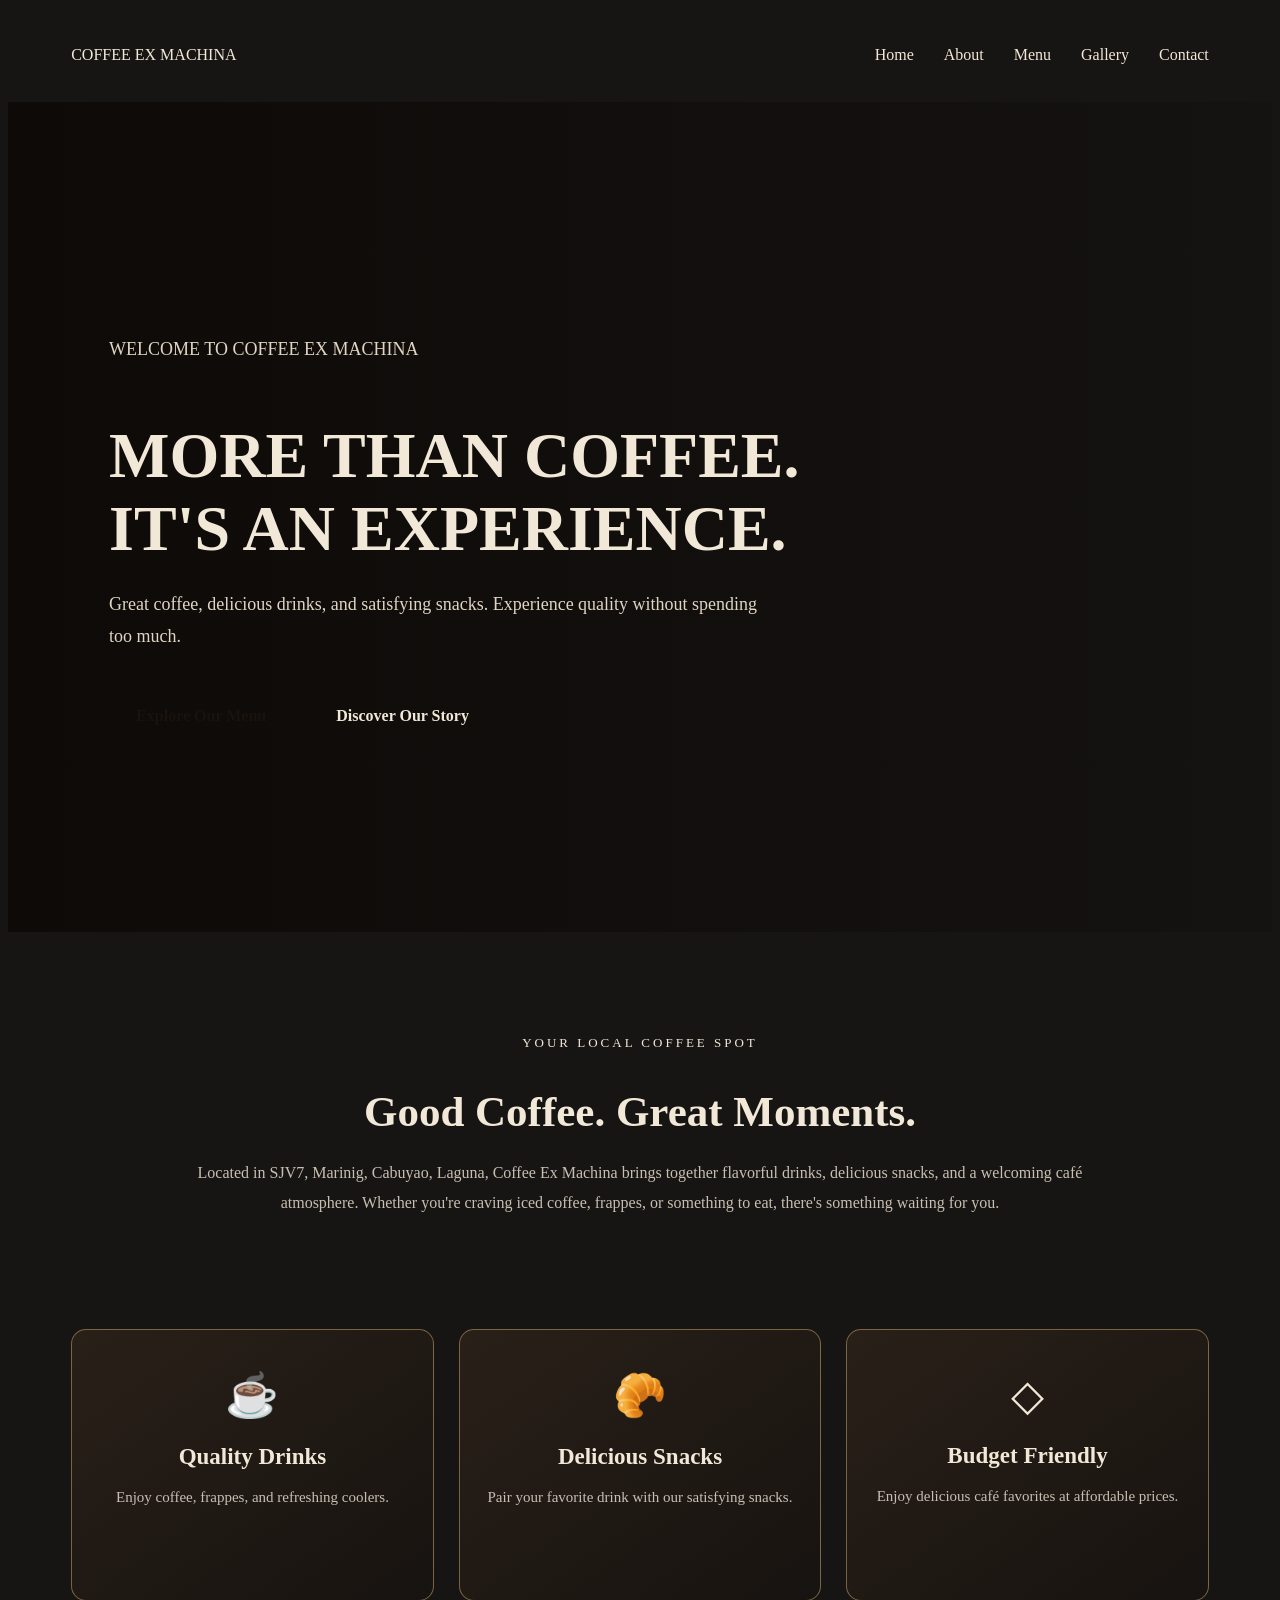
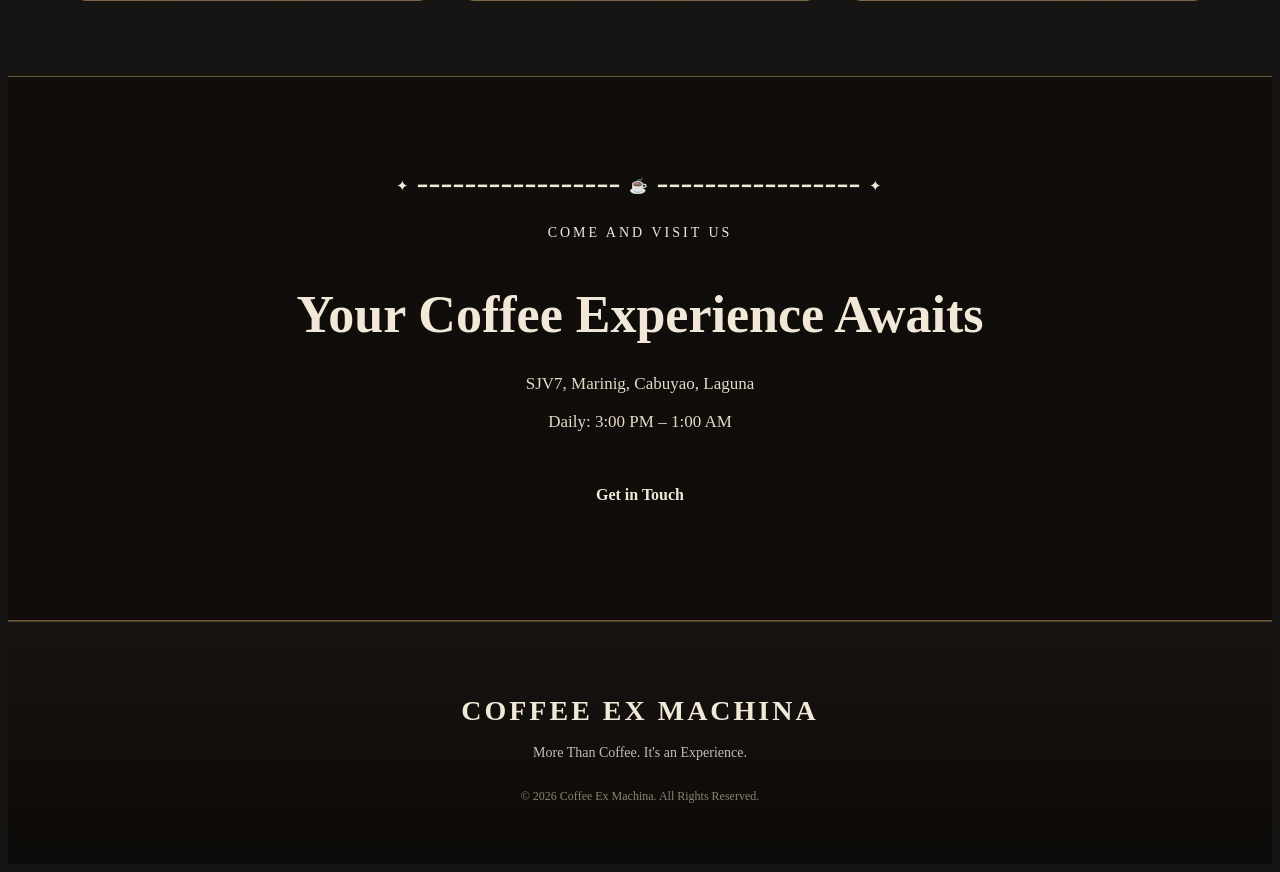
==== index.html @ e56840d1 "Initial commit - Coffee Ex Machina" ====
<!DOCTYPE html>
<html lang="en">
<head>
    <meta charset="UTF-8">
    <meta name="viewport" content="width=device-width, initial-scale=1.0">
    <meta name="description" content="Discover Coffee Ex Machina, a local coffee shop in Marinig, Cabuyao, Laguna.">
    <title>Coffee Ex Machina | More Than Coffee</title>

    <link rel="stylesheet" href="css/style.css"> 
</head>
<body>

    <!-- HEADER -->
    <header class="header">
        <nav class="navbar">
            <a href="index.html" class="logo">
                COFFEE <span>EX MACHINA</span>
            </a>

            <ul class="nav-links">
                <li><a href="index.html" class="active">Home</a></li>
                <li><a href="about.html">About</a></li>
                <li><a href="menu.html">Menu</a></li>
                <li><a href="gallery.html">Gallery</a></li>
                <li><a href="contact.html">Contact</a></li>
            </ul>
        </nav>
    </header>

    <!-- HERO SECTION -->
    <main>
        <section class="hero">
            <div class="hero-content">
                <p class="subtitle">WELCOME TO COFFEE EX MACHINA</p>

                <h1>
                    MORE THAN COFFEE.<br>
                    <span>IT'S AN EXPERIENCE.</span>
                </h1>

                <p class="hero-description">
                    Great coffee, delicious drinks, and satisfying snacks.
                    Experience quality without spending too much.
                </p>

                <div class="hero-buttons">
    <a href="menu.html" class="btn btn-primary">
        Explore Our Menu
    </a>

    <a href="about.html" class="btn btn-secondary">
        Discover Our Story
    </a>
</div>
            </div>
        </section>

        <!-- INTRODUCTION -->
        <section class="welcome">
            <p class="subtitle">YOUR LOCAL COFFEE SPOT</p>

            <h2>Good Coffee. Great Moments.</h2>

            <p>
                Located in SJV7, Marinig, Cabuyao, Laguna,
                Coffee Ex Machina brings together flavorful drinks,
                delicious snacks, and a welcoming café atmosphere.
                Whether you're craving iced coffee, frappes, or
                something to eat, there's something waiting for you.
            </p>
        </section>

        <!-- FEATURES -->
        <section class="features">
            <div class="feature-card">
                <h3>Quality Drinks</h3>
                <p>Enjoy coffee, frappes, and refreshing coolers.</p>
            </div>

            <div class="feature-card">
                <h3>Delicious Snacks</h3>
                <p>Pair your favorite drink with our satisfying snacks.</p>
            </div>

            <div class="feature-card">
                <h3>Budget Friendly</h3>
                <p>Enjoy delicious café favorites at affordable prices.</p>
            </div>
        </section>

        <!-- BUSINESS HOURS -->
        <section class="hours">
            <p class="subtitle">COME AND VISIT US</p>
            <h2>Your Coffee Experience Awaits</h2>
            <p>SJV7, Marinig, Cabuyao, Laguna</p>
            <p>Daily: 3:00 PM – 1:00 AM</p>
            <a href="contact.html" class="btn btn-primary">
                Get in Touch
            </a>
        </section>
    </main>

    <!-- FOOTER -->
    <footer class="footer">
        <h3>COFFEE EX MACHINA</h3>
        <p>More Than Coffee. It's an Experience.</p>
        <p>&copy; 2026 Coffee Ex Machina. All Rights Reserved.</p>
    </footer>

</body>
</html>
---- css/style.css ----
body {
    background-color: #171513;
    color: #F2E8D8;
}
.navbar {
    max-width: 1200px;
    margin: auto;
    padding: 22px 5%;
    display: flex;
    justify-content: space-between;
    align-items: center;
}

.nav-links {
    display: flex;
    gap: 30px;
    list-style: none;
}

.nav-links a {
    color: var(--cream);
    text-decoration: none;
}
.hero {
    min-height: 620px;
    display: flex;
    align-items: center;
    padding: 80px 8%;
    
background:
    linear-gradient(
        90deg,
        rgba(23, 21, 19, 0.78),
        rgba(23, 21, 19, 0.42)
    ),
    url("../images/cafe-exterior.jpg");

background-size: cover;
background-position: center;
}


/* HOMEPAGE FINAL POLISH */

/* Remove default link styling from logo */
.logo {
    color: var(--gold);
    text-decoration: none;
}

.logo:hover {
    color: var(--cream);
}

/* Hero buttons */
.hero-buttons a {
    display: inline-block;
    margin-right: 10px;
}

/* Improve hero spacing */
.hero-content {
    padding-top: 20px;
}

/* Welcome section */
.welcome {
    background-color: var(--dark);
    max-width: 100%;
    padding: 100px 12%;
}

/* Feature section */
.features {
    padding-top: 40px;
}

/* Improve section spacing */
.hours {
    border-top: 1px solid rgba(214, 183, 122, 0.2);
}


/* ==============================
   ABOUT PAGE
============================== */

.page-hero {
    text-align: center;
    padding: 90px 20px;
    background: linear-gradient(
        rgba(23, 21, 19, 0.85),
        rgba(23, 21, 19, 0.95)
    ),
    url("../images/cafe-exterior.jpg");

    background-size: cover;
    background-position: center;
}

.page-hero h1 {
    font-size: 48px;
    color: var(--gold);
    margin-bottom: 15px;
}

.page-hero p:last-child {
    color: var(--cream);
}

/* ABOUT CONTENT */

.about-section {
    display: grid;
    grid-template-columns: 1fr 1fr;
    align-items: center;
    gap: 50px;
    max-width: 1200px;
    margin: auto;
    padding: 90px 5%;
}

.about-image img {
    width: 100%;
    border-radius: 8px;
    border: 1px solid var(--gold);
}

.about-content h2 {
    font-size: 34px;
    color: var(--gold);
    margin-bottom: 20px;
}

.about-content p:not(.subtitle) {
    color: #C8BEB2;
    margin-bottom: 18px;
}

/* MISSION AND VISION */

.mission-section {
    display: grid;
    grid-template-columns: repeat(2, 1fr);
    gap: 25px;
    padding: 60px 8%;
    background-color: var(--coffee);
}

.mission-card {
    padding: 35px;
    border: 1px solid rgba(214, 183, 122, 0.3);
    border-radius: 8px;
}

.mission-card h2 {
    color: var(--gold);
    margin-bottom: 15px;
}

.mission-card p {
    color: var(--cream);
}

/* BUSINESS INFORMATION */

.business-info {
    text-align: center;
    padding: 80px 5%;
}

.business-info h2 {
    color: var(--gold);
    font-size: 32px;
    margin-bottom: 35px;
}

.info-details {
    display: grid;
    grid-template-columns: repeat(3, 1fr);
    gap: 25px;
}

.info-details div {
    padding: 25px;
    background-color: var(--coffee);
    border-radius: 8px;
}

.info-details h3 {
    color: var(--gold);
    margin-bottom: 10px;
}

.info-details p {
    color: var(--cream);
}

/* ABOUT RESPONSIVENESS */

@media screen and (max-width: 768px) {

    .about-section {
        grid-template-columns: 1fr;
        gap: 30px;
    }

    .mission-section {
        grid-template-columns: 1fr;
    }

    .info-details {
        grid-template-columns: 1fr;
    }

    .page-hero h1 {
        font-size: 36px;
    }
}


/* ==============================
   MENU PAGE
============================== */

.menu-intro {
    text-align: center;
    max-width: 750px;
    margin: auto;
    padding: 65px 20px 30px;
}

.menu-intro h2 {
    color: var(--gold);
    font-size: 32px;
    margin-bottom: 15px;
}

.menu-intro p {
    color: #C8BEB2;
}

/* MENU CATEGORY */

.menu-category {
    max-width: 1200px;
    margin: auto;
    padding: 55px 5%;
}

.category-heading {
    margin-bottom: 30px;
    border-left: 3px solid var(--gold);
    padding-left: 20px;
}

.category-heading h2 {
    font-size: 32px;
    color: var(--gold);
    margin-bottom: 8px;
}

.category-heading > p:last-child {
    color: #C8BEB2;
}

/* MENU GRID */

.menu-grid {
    display: grid;
    grid-template-columns: repeat(3, 1fr);
    gap: 22px;
}

.menu-card {
    background-color: var(--coffee);
    padding: 28px;
    border: 1px solid rgba(214, 183, 122, 0.2);
    border-radius: 8px;
    transition: 0.3s;
}

.menu-card:hover {
    transform: translateY(-5px);
    border-color: var(--gold);
    background-color: #382920;
}

.menu-card h3 {
    color: var(--cream);
    font-size: 19px;
    margin-bottom: 12px;
}

.menu-card p {
    color: #B9AA9A;
    font-size: 14px;
    min-height: 45px;
    margin-bottom: 18px;
}

.menu-card .price {
    color: var(--gold);
    font-weight: bold;
    font-size: 14px;
}

/* MENU CTA */

.menu-cta {
    text-align: center;
    padding: 85px 20px;
    background-color: var(--coffee);
    border-top: 1px solid rgba(214, 183, 122, 0.2);
}

.menu-cta h2 {
    color: var(--gold);
    font-size: 32px;
    margin-bottom: 15px;
}

.menu-cta p {
    color: var(--cream);
    margin-bottom: 25px;
}

/* MENU RESPONSIVE */

@media screen and (max-width: 768px) {

    .menu-grid {
        grid-template-columns: repeat(2, 1fr);
    }

    .menu-category {
        padding: 40px 5%;
    }
}

@media screen and (max-width: 480px) {

    .menu-grid {
        grid-template-columns: 1fr;
    }

    .category-heading h2 {
        font-size: 26px;
    }

    .menu-intro h2 {
        font-size: 26px;
    }
}


/* ==============================
   GALLERY PAGE
============================== */

.gallery-intro {
    text-align: center;
    padding: 70px 20px 45px;
}

.gallery-intro h2 {
    color: var(--gold);
    font-size: 32px;
    margin-bottom: 15px;
}

.gallery-intro p {
    color: #C8BEB2;
}

.gallery-grid {
    max-width: 1200px;
    margin: auto;
    padding: 20px 5% 90px;

    display: grid;
    grid-template-columns: repeat(2, 1fr);
    gap: 25px;
}

.gallery-card {
    overflow: hidden;
    background-color: var(--coffee);
    border: 1px solid rgba(214, 183, 122, 0.25);
    border-radius: 8px;
    transition: 0.3s;
}

.gallery-card:hover {
    transform: translateY(-5px);
    border-color: var(--gold);
}

.gallery-card img {
    width: 100%;
    height: 320px;
    object-fit: cover;
    display: block;
}

.gallery-caption {
    padding: 22px;
}

.gallery-caption h3 {
    color: var(--gold);
    margin-bottom: 8px;
}

.gallery-caption p {
    color: #C8BEB2;
    font-size: 14px;
}

@media screen and (max-width: 768px) {

    .gallery-grid {
        grid-template-columns: 1fr;
    }

    .gallery-card img {
        height: 260px;
    }
}

/* Clickable Gallery Images */
.gallery-card img {
    cursor: pointer;
    transition: transform 0.3s ease;
}

.gallery-card img:hover {
    transform: scale(1.03);
}

/* Image Preview */
.lightbox {
    display: none;
    position: fixed;
    z-index: 9999;
    top: 0;
    left: 0;
    width: 100%;
    height: 100%;
    background: rgba(0, 0, 0, 0.95);
    justify-content: center;
    align-items: center;
    padding: 30px;
}

.lightbox-content {
    max-width: 90%;
    max-height: 85vh;
    object-fit: contain;
    border: 2px solid var(--gold);
    border-radius: 10px;
}

.lightbox-close {
    position: absolute;
    top: 25px;
    right: 35px;
    background: var(--gold);
    color: var(--dark);
    border: none;
    border-radius: 50%;
    width: 45px;
    height: 45px;
    font-size: 30px;
    cursor: pointer;
    z-index: 10000;
    transition: 0.3s ease;
}

.lightbox-close:hover {
    background: var(--cream);
    transform: rotate(90deg);
}


/* ==============================
   CONTACT PAGE
============================== */

.contact-section {
    max-width: 1200px;
    margin: auto;
    padding: 90px 5%;

    display: grid;
    grid-template-columns: 1fr 1fr;
    align-items: center;
    gap: 50px;
}

.contact-info h2 {
    color: var(--gold);
    font-size: 34px;
    margin-bottom: 20px;
}

.contact-info > p:not(.subtitle) {
    color: #C8BEB2;
    margin-bottom: 30px;
}

.contact-item {
    margin-bottom: 22px;
    padding-left: 18px;
    border-left: 3px solid var(--gold);
}

.contact-item h3 {
    color: var(--gold);
    margin-bottom: 5px;
}

.contact-item p {
    color: var(--cream);
}

.contact-image img {
    width: 100%;
    border-radius: 8px;
    border: 1px solid var(--gold);
}

/* CONTACT FORM */

.contact-form-section {
    background-color: var(--coffee);
    padding: 80px 20px;
    text-align: center;
}

.contact-form-section h2 {
    color: var(--gold);
    font-size: 32px;
    margin-bottom: 35px;
}

.contact-form-section form {
    max-width: 650px;
    margin: auto;
    text-align: left;
}

.form-group {
    margin-bottom: 22px;
}

.form-group label {
    display: block;
    color: var(--cream);
    margin-bottom: 8px;
    font-weight: bold;
}

.form-group input,
.form-group textarea {
    width: 100%;
    padding: 14px;
    background-color: #171513;
    color: var(--cream);
    border: 1px solid rgba(214, 183, 122, 0.3);
    border-radius: 5px;
    font-family: inherit;
    font-size: 15px;
}

.form-group input:focus,
.form-group textarea:focus {
    outline: 1px solid var(--gold);
}

.form-group textarea {
    resize: vertical;
}

.contact-form-section button {
    background-color: var(--gold);
    color: #171513;
    border: 1px solid var(--gold);
    padding: 15px 32px;
    border-radius: 5px;
    cursor: pointer;
    font-family: inherit;
    font-size: 15px;
    font-weight: bold;
    transition: 0.3s;
}

.contact-form-section button:hover {
    background-color: transparent;
    color: var(--gold);
}

@media screen and (max-width: 768px) {

    .contact-section {
        grid-template-columns: 1fr;
    }
}


/* ==============================
   THANK YOU PAGE
============================== */

.thank-you-section {
    min-height: 75vh;
    display: flex;
    justify-content: center;
    align-items: center;
    padding: 60px 20px;
}

.thank-you-card {
    max-width: 650px;
    width: 100%;
    text-align: center;
    padding: 60px 35px;
    background-color: var(--coffee);
    border: 1px solid rgba(214, 183, 122, 0.3);
    border-radius: 10px;
}

.thank-you-icon {
    width: 75px;
    height: 75px;
    margin: 0 auto 25px;
    display: flex;
    justify-content: center;
    align-items: center;
    border: 2px solid var(--gold);
    border-radius: 50%;
    color: var(--gold);
    font-size: 40px;
}

.thank-you-card h1 {
    color: var(--gold);
    font-size: 48px;
    margin-bottom: 20px;
}

.thank-you-card p:not(.subtitle) {
    color: #C8BEB2;
    line-height: 1.8;
    margin-bottom: 18px;
}

.thank-you-card .btn {
    display: inline-block;
    margin-top: 20px;
}


/* ==========================================
   COFFEE EX MACHINA - PREMIUM HOME DESIGN
========================================== */

/* WELCOME SECTION */

.welcome {
    max-width: 950px;
    margin: auto;
    padding: 90px 25px 65px;
    text-align: center;
}

.welcome .subtitle {
    color: var(--gold);
    letter-spacing: 3px;
    font-size: 13px;
    margin-bottom: 18px;
}

.welcome h2 {
    color: var(--cream);
    font-size: clamp(30px, 4vw, 43px);
    margin-bottom: 22px;
}

.welcome > p:last-child {
    color: #C8BEB2;
    font-size: 16px;
    line-height: 1.9;
}

/* FEATURE SECTION */

.features {
    max-width: 1300px;
    margin: auto;
    padding: 30px 5% 75px;

    display: grid;
    grid-template-columns: repeat(3, 1fr);
    gap: 25px;
}

.feature-card {
    position: relative;
    text-align: center;
    padding: 40px 25px;
    min-height: 190px;

    background: linear-gradient(
        145deg,
        #292018,
        #171310
    );

    border: 1px solid rgba(198, 165, 106, 0.55);
    border-radius: 15px;

    transition: all 0.35s ease;
    overflow: hidden;
}

.feature-card:hover {
    transform: translateY(-9px);
    border-color: var(--gold);
    box-shadow: 0 12px 35px rgba(198, 165, 106, 0.15);
}

.feature-card::before {
    display: block;
    font-size: 43px;
    margin-bottom: 18px;
    color: var(--gold);
}

.feature-card:nth-child(1)::before {
    content: "☕";
}

.feature-card:nth-child(2)::before {
    content: "🥐";
}

.feature-card:nth-child(3)::before {
    content: "◇";
}

.feature-card h3 {
    color: var(--cream);
    font-size: 23px;
    margin-bottom: 13px;
}

.feature-card p {
    color: #C8BEB2;
    font-size: 15px;
    line-height: 1.7;
}

/* DECORATIVE DIVIDER */

.features::after {
    content: "✦";
    display: none;
}

/* BUSINESS HOURS / VISIT SECTION */

.hours {
    position: relative;
    text-align: center;
    padding: 100px 25px;

    background:
        linear-gradient(
            rgba(15, 12, 9, 0.88),
            rgba(15, 12, 9, 0.93)
        ),
        url("../images/cafe-exterior.jpg") center/cover no-repeat;

    border-top: 1px solid rgba(198, 165, 106, 0.5);
    border-bottom: 1px solid rgba(198, 165, 106, 0.5);
}

.hours::before {
    content: "✦  ━━━━━━━━━━━━━━━━━  ☕  ━━━━━━━━━━━━━━━━━  ✦";
    display: block;
    color: var(--gold);
    font-size: 15px;
    letter-spacing: 3px;
    margin-bottom: 30px;
}

.hours .subtitle {
    color: var(--gold);
    letter-spacing: 3px;
    font-size: 14px;
    margin-bottom: 15px;
}

.hours h2 {
    color: var(--cream);
    font-size: clamp(32px, 5vw, 52px);
    margin-bottom: 30px;
}

.hours p:not(.subtitle) {
    color: #E5D9C8;
    font-size: 17px;
    margin-bottom: 18px;
}

/* VISIT BUTTON */

.hours .btn {
    display: inline-block;
    margin-top: 20px;
    padding: 16px 38px;

    background: transparent;
    border: 2px solid var(--gold);
    border-radius: 7px;

    color: var(--cream);
    text-decoration: none;
    font-weight: bold;

    transition: all 0.3s ease;
}

.hours .btn:hover {
    background: var(--gold);
    color: #171310;
    transform: translateY(-4px);
}

/* FOOTER DESIGN */

.footer {
    background: linear-gradient(
        180deg,
        #171310,
        #0C0A08
    );

    padding: 45px 20px;
    text-align: center;

    border-top: 1px solid rgba(198, 165, 106, 0.35);
}

.footer h3 {
    color: var(--gold);
    font-size: 28px;
    letter-spacing: 3px;
    margin-bottom: 12px;
}

.footer p {
    color: #C8BEB2;
    font-size: 14px;
    margin-bottom: 12px;
    line-height: 1.7;
}

.footer p:last-child {
    margin-top: 22px;
    color: #8E8172;
    font-size: 12px;
}

/* RESPONSIVE DESIGN */

@media screen and (max-width: 768px) {

    .features {
        grid-template-columns: 1fr;
        padding: 25px 6% 55px;
    }

    .feature-card {
        padding: 35px 20px;
    }

    .welcome {
        padding: 65px 25px 45px;
    }

    .hours {
        padding: 75px 20px;
    }

    .hours::before {
        font-size: 10px;
        letter-spacing: 1px;
    }

    .footer h3 {
        font-size: 22px;
    }
}


/* =========================================
   ABOUT PAGE - PREMIUM COFFEEHOUSE DESIGN
========================================= */

/* ABOUT HERO / STORY BANNER */

.about-hero {
    min-height: 480px;
    display: flex;
    align-items: center;
    justify-content: center;
    text-align: center;
    position: relative;
    padding: 80px 20px;

    background:
        linear-gradient(
            rgba(12, 9, 7, 0.65),
            rgba(12, 9, 7, 0.88)
        ),
        url("../images/cafe-exterior.jpg") center/cover no-repeat;

    border-bottom: 1px solid rgba(198, 165, 106, 0.4);
}

.about-hero h1 {
    color: var(--cream);
    font-size: clamp(45px, 7vw, 76px);
    letter-spacing: 3px;
    margin: 20px 0;
}

.about-hero p {
    color: #D2C4B2;
    font-size: 17px;
    letter-spacing: 1px;
}

.about-hero .subtitle {
    color: var(--gold);
    letter-spacing: 4px;
    font-size: 14px;
}

/* STORY SECTION */

.about-story {
    max-width: 1300px;
    margin: auto;
    padding: 110px 5%;

    display: grid;
    grid-template-columns: 1fr 1fr;
    align-items: center;
    gap: 65px;
}

.about-story img {
    width: 100%;
    height: 540px;
    object-fit: cover;
    border-radius: 12px;

    border: 1px solid rgba(198, 165, 106, 0.5);

    box-shadow:
        0 20px 50px rgba(0, 0, 0, 0.5);
}

.about-story-content .subtitle {
    color: var(--gold);
    letter-spacing: 3px;
    font-size: 13px;
}

.about-story-content h2 {
    color: var(--cream);
    font-size: clamp(32px, 4vw, 48px);
    margin: 20px 0;
}

.about-story-content p {
    color: #C8BEB2;
    font-size: 16px;
    line-height: 1.9;
    margin-bottom: 20px;
}

/* VALUES SECTION */

.about-values {
    padding: 90px 5%;
    text-align: center;

    background:
        linear-gradient(
            135deg,
            #211911,
            #100D0A,
            #211911
        );

    border-top: 1px solid rgba(198, 165, 106, 0.3);
    border-bottom: 1px solid rgba(198, 165, 106, 0.3);
}

.about-values .subtitle {
    color: var(--gold);
    letter-spacing: 3px;
}

.about-values h2 {
    color: var(--cream);
    font-size: 42px;
    margin: 20px 0 45px;
}

.values-grid {
    max-width: 1200px;
    margin: auto;

    display: grid;
    grid-template-columns: repeat(3, 1fr);
    gap: 25px;
}

.value-card {
    padding: 40px 25px;
    background: rgba(255, 255, 255, 0.025);

    border: 1px solid rgba(198, 165, 106, 0.35);
    border-radius: 12px;

    transition: 0.35s ease;
}

.value-card:hover {
    transform: translateY(-8px);
    background: rgba(198, 165, 106, 0.08);
    border-color: var(--gold);

    box-shadow: 0 15px 35px rgba(0, 0, 0, 0.3);
}

.value-card h3 {
    color: var(--gold);
    font-size: 22px;
    margin-bottom: 15px;
}

.value-card p {
    color: #C8BEB2;
    line-height: 1.8;
}

/* ABOUT FINAL CTA */

.about-cta {
    text-align: center;
    padding: 100px 20px;
}

.about-cta h2 {
    color: var(--cream);
    font-size: clamp(30px, 4vw, 45px);
    margin-bottom: 20px;
}

.about-cta p {
    color: #C8BEB2;
    margin-bottom: 30px;
}

/* RESPONSIVE */

@media (max-width: 768px) {

    .about-story {
        grid-template-columns: 1fr;
        padding: 65px 6%;
        gap: 35px;
    }

    .about-story img {
        height: 350px;
    }

    .values-grid {
        grid-template-columns: 1fr;
    }

    .about-values {
        padding: 65px 6%;
    }

    .about-values h2 {
        font-size: 32px;
    }

    .about-hero {
        min-height: 380px;
    }
}


/* ==========================================
   ABOUT PAGE - COFFEE EX MACHINA
   Premium Dark Coffeehouse Theme
========================================== */

/* ABOUT PAGE HERO */

.page-hero {
    min-height: 430px;
    padding: 80px 20px;
    display: flex;
    flex-direction: column;
    justify-content: center;
    align-items: center;
    text-align: center;
    position: relative;
    overflow: hidden;

    background:
        linear-gradient(
            rgba(13, 10, 8, 0.68),
            rgba(13, 10, 8, 0.88)
        ),
        url("../images/cafe-exterior.jpg") center 55% / cover no-repeat;

    border-bottom: 1px solid rgba(198, 165, 106, 0.3);
}

.page-hero::before {
    content: "";
    position: absolute;
    inset: 20px;
    border: 1px solid rgba(198, 165, 106, 0.16);
    pointer-events: none;
}

.page-hero .subtitle {
    color: var(--gold);
    letter-spacing: 5px;
    font-size: 13px;
    position: relative;
}

.page-hero h1 {
    color: var(--cream);
    font-size: clamp(48px, 7vw, 82px);
    letter-spacing: 5px;
    margin: 20px 0;
    position: relative;
}

.page-hero > p:last-child {
    color: #D2C4B2;
    font-size: 17px;
    letter-spacing: 1px;
    position: relative;
}


/* ABOUT STORY SECTION */

.about-section {
    max-width: 1350px;
    margin: auto;
    padding: 110px 6%;

    display: grid;
    grid-template-columns: 1fr 1fr;
    align-items: center;
    gap: 75px;

    position: relative;
}

.about-image {
    position: relative;
}

.about-image::before {
    content: "";
    position: absolute;
    top: -15px;
    left: -15px;
    width: 100%;
    height: 100%;
    border: 1px solid var(--gold);
    border-radius: 10px;
    opacity: 0.5;
}

.about-image img {
    width: 100%;
    height: 520px;
    object-fit: cover;
    display: block;

    position: relative;
    z-index: 1;

    border-radius: 10px;

    box-shadow: 0 25px 60px rgba(0, 0, 0, 0.5);

    transition: transform 0.4s ease;
}

.about-image:hover img {
    transform: scale(1.015);
}

.about-content {
    padding: 20px 0;
}

.about-content .subtitle {
    color: var(--gold);
    letter-spacing: 4px;
    font-size: 13px;
}

.about-content h2 {
    color: var(--cream);
    font-size: clamp(32px, 4vw, 48px);
    line-height: 1.2;
    margin: 22px 0;
}

.about-content p:not(.subtitle) {
    color: #C8BEB2;
    font-size: 15px;
    line-height: 1.9;
    margin-bottom: 22px;
}


/* MISSION AND VISION */

.mission-section {
    padding: 100px 7%;

    display: grid;
    grid-template-columns: repeat(2, 1fr);
    gap: 30px;

    background:
        linear-gradient(
            135deg,
            #241A12,
            #120E0B,
            #21170F
        );

    border-top: 1px solid rgba(198, 165, 106, 0.25);
    border-bottom: 1px solid rgba(198, 165, 106, 0.25);
}

.mission-card {
    padding: 55px 40px;

    background: rgba(255, 255, 255, 0.025);

    border: 1px solid rgba(198, 165, 106, 0.3);
    border-radius: 12px;

    position: relative;
    overflow: hidden;

    transition: all 0.35s ease;
}

.mission-card::before {
    content: "";
    position: absolute;
    top: 0;
    left: 0;
    width: 4px;
    height: 100%;
    background: var(--gold);
}

.mission-card:hover {
    transform: translateY(-8px);
    border-color: var(--gold);
    background: rgba(198, 165, 106, 0.07);

    box-shadow: 0 20px 40px rgba(0, 0, 0, 0.3);
}

.mission-card h2 {
    color: var(--gold);
    font-size: 30px;
    margin-bottom: 22px;
}

.mission-card p {
    color: #C8BEB2;
    line-height: 1.9;
    font-size: 15px;
}


/* BUSINESS INFORMATION */

.business-info {
    padding: 110px 6%;
    text-align: center;

    background:
        radial-gradient(
            ellipse at center,
            #241A12 0%,
            #14100D 65%,
            #100D0B 100%
        );
}

.business-info .subtitle {
    color: var(--gold);
    letter-spacing: 4px;
    font-size: 13px;
}

.business-info > h2 {
    color: var(--cream);
    font-size: clamp(32px, 4vw, 46px);
    margin: 20px 0 55px;
}

.info-details {
    max-width: 1200px;
    margin: auto;

    display: grid;
    grid-template-columns: repeat(3, 1fr);
    gap: 22px;
}

.info-details > div {
    padding: 40px 25px;

    background: rgba(255, 255, 255, 0.025);

    border: 1px solid rgba(198, 165, 106, 0.3);
    border-radius: 10px;

    transition: 0.3s ease;
}

.info-details > div:hover {
    transform: translateY(-7px);
    border-color: var(--gold);
    background: rgba(198, 165, 106, 0.07);
}

.info-details h3 {
    color: var(--gold);
    font-size: 20px;
    margin-bottom: 15px;
}

.info-details p {
    color: #C8BEB2;
    line-height: 1.8;
    font-size: 15px;
}


/* ABOUT PAGE RESPONSIVENESS */

@media (max-width: 900px) {

    .about-section {
        gap: 40px;
        padding: 80px 5%;
    }

    .about-image img {
        height: 430px;
    }

}

@media (max-width: 768px) {

    .page-hero {
        min-height: 350px;
        padding: 60px 20px;
    }

    .about-section {
        grid-template-columns: 1fr;
        padding: 75px 7%;
        gap: 35px;
    }

    .about-image img {
        height: 380px;
    }

    .mission-section {
        grid-template-columns: 1fr;
        padding: 70px 7%;
    }

    .mission-card {
        padding: 40px 30px;
    }

    .business-info {
        padding: 75px 7%;
    }

    .info-details {
        grid-template-columns: 1fr;
    }

}


/* Menu Product Photo Cards */
.menu-card {
    overflow: hidden;
    text-align: center;
    background: #241b16;
    border: 1px solid rgba(214, 183, 122, 0.3);
    border-radius: 14px;
    padding: 15px;
    transition: 0.3s ease;
}

.menu-card:hover {
    transform: translateY(-6px);
    border-color: var(--gold);
}

.menu-card img {
    width: 100%;
    height: 220px;
    object-fit: cover;
    border-radius: 10px;
    margin-bottom: 15px;
}   

.menu-card h3 {
    color: var(--cream);
    margin-bottom: 8px;
}

.menu-card p {
    color: #c5b8a5;
    font-size: 14px;
}

.menu-card .price {
    display: inline-block;
    color: var(--gold);
    font-weight: bold;
    font-size: 18px;
    margin-top: 10px;
}

/* HOMEPAGE HERO IMPROVEMENT */

.hero {
    min-height: 650px;
    display: flex;
    align-items: center;
    justify-content: flex-start;
    padding: 90px 8%;

    background-image:
        linear-gradient(
            90deg,
            rgba(12, 9, 7, 0.90),
            rgba(12, 9, 7, 0.55),
            rgba(12, 9, 7, 0.20)
        ),
        url("../images/cafe-exterior.jpg");

    background-size: cover;
    background-position: center 75%;
    background-repeat: no-repeat;
}

.hero h1 {
    font-size: clamp(38px, 5vw, 65px);
    line-height: 1.15;
    max-width: 750px;
    color: var(--cream);
    margin-bottom: 22px;
}

.hero p {
    font-size: 18px;
    line-height: 1.8;
    max-width: 650px;
    color: #e0d4c3;
}

/* HERO BUTTONS */

.hero a {
    display: inline-block;
    margin-top: 22px;
    margin-right: 12px;
    padding: 14px 27px;
    border-radius: 6px;
    text-decoration: none;
    font-weight: bold;
    transition: 0.3s ease;
}

.hero a:first-of-type {
    background: var(--gold);
    color: #1a120d;
}

.hero a:first-of-type:hover {
    background: var(--cream);
    transform: translateY(-4px);
}

.hero a:nth-of-type(2) {
    border: 1px solid var(--gold);
    color: var(--cream);
}

.hero a:nth-of-type(2):hover {
    background: var(--gold);
    color: #1a120d;
    transform: translateY(-4px);
}

/* ADD TO CART BUTTON */

.add-to-cart-btn {
    display: block;
    width: 100%;
    margin-top: 15px;
    padding: 12px;
    background: var(--gold);
    color: #1a120d;
    border: none;
    border-radius: 6px;
    font-weight: bold;
    cursor: pointer;
    transition: 0.3s ease;
}

.add-to-cart-btn:hover {
    background: var(--cream);
    transform: translateY(-3px);
}

.add-to-cart-btn:disabled {
    background: #555;
    color: #ccc;
    cursor: not-allowed;
    transform: none;
}

/* ADD TO CART BUTTON */
.menu-card .add-to-cart-btn {
    display: block;
    width: 100%;
    margin-top: 18px;
    padding: 13px 15px;

    background-color: #d6b77a !important;
    color: #1a120d !important;

    border: 1px solid #f0d49b;
    border-radius: 8px;

    font-size: 15px;
    font-weight: bold;
    cursor: pointer;

    transition: all 0.3s ease;
}

.menu-card .add-to-cart-btn:hover {
    background-color: #f2dfb8 !important;
    color: #1a120d !important;
    transform: translateY(-3px);
}

.menu-card .add-to-cart-btn:disabled {
    background: #555 !important;
    color: #ddd !important;
    cursor: not-allowed;
}

/* FLOATING CART BUTTON */
#cartButton.cart-button {
    position: fixed;
    right: 25px;
    bottom: 25px;
    z-index: 9999;

    padding: 15px 24px;

    background: #d6b77a !important;
    color: #1a120d !important;

    border: 2px solid #f0d49b;
    border-radius: 30px;

    font-size: 16px;
    font-weight: bold;
    cursor: pointer;

    box-shadow: 0 5px 20px rgba(0, 0, 0, 0.5);
}

#cartButton.cart-button span {
    background: #1a120d !important;
    color: #f5e9d5 !important;
    padding: 4px 9px;
    border-radius: 50%;
}

/* SHOPPING CART OVERLAY */

[hidden] {
    display: none !important;
}

.cart-overlay {
    position: fixed;
    inset: 0;
    background: rgba(0, 0, 0, 0.75);
    z-index: 10000;
}

/* CART PANEL */

.cart-panel {
    position: fixed;
    top: 0;
    right: 0;
    width: min(430px, 100%);
    height: 100vh;
    height: 100dvh;
    z-index: 10001;

    display: flex;
    flex-direction: column;

    padding: 24px;
    background: #241b16;
    color: var(--cream);

    border-left: 1px solid var(--gold);
    box-shadow: -10px 0 30px rgba(0, 0, 0, 0.5);

    transform: translateX(105%);
    transition: transform 0.35s ease;
}

.cart-panel.is-open {
    transform: translateX(0);
}

/* CART HEADER */

.cart-header {
    display: flex;
    align-items: center;
    justify-content: space-between;
    padding-bottom: 20px;
    border-bottom: 1px solid rgba(214, 183, 122, 0.3);
}

.cart-header h2 {
    color: var(--cream);
    font-size: 23px;
}

.close-cart {
    background: transparent;
    color: var(--gold);
    border: none;
    font-size: 32px;
    cursor: pointer;
}

/* CART ITEMS */

.cart-items {
    flex: 1;
    overflow-y: auto;
    padding: 15px 0;
}

.cart-empty {
    text-align: center;
    color: #b9a993;
    margin-top: 40px;
}

.cart-item {
    display: flex;
    flex-direction: column;
    gap: 12px;
    padding: 16px 0;
    border-bottom: 1px solid rgba(214, 183, 122, 0.2);
}

.cart-item-info h3 {
    color: var(--cream);
    font-size: 17px;
    margin-bottom: 5px;
}

.cart-item-info p {
    color: #b9a993;
    font-size: 13px;
}

.cart-item-info strong {
    display: block;
    color: var(--gold);
    margin-top: 5px;
}

/* QUANTITY CONTROLS */

.quantity-controls {
    display: flex;
    align-items: center;
    gap: 15px;
}

.quantity-controls button {
    width: 32px;
    height: 32px;
    background: var(--gold);
    color: #1a120d;
    border: none;
    border-radius: 5px;
    font-size: 19px;
    cursor: pointer;
}

.quantity-controls span {
    color: var(--cream);
    font-weight: bold;
}

.remove-item {
    width: fit-content;
    background: transparent;
    color: #d98c80;
    border: none;
    cursor: pointer;
    font-size: 13px;
}

/* CART FOOTER */

.cart-footer {
    border-top: 1px solid rgba(214, 183, 122, 0.3);
    padding-top: 20px;
}

.cart-total-row {
    display: flex;
    justify-content: space-between;
    font-size: 18px;
    margin-bottom: 10px;
}

.cart-total-row strong {
    color: var(--gold);
}

.cart-footer p {
    color: #b9a993;
    font-size: 12px;
    margin-bottom: 15px;
}

.checkout-btn {
    width: 100%;
    padding: 15px;
    background: var(--gold);
    color: #1a120d;
    border: none;
    border-radius: 7px;
    font-weight: bold;
    cursor: pointer;
}

.checkout-btn:disabled {
    background: #555;
    color: #ccc;
    cursor: not-allowed;
}
/* SHOPPING CART LAYOUT FIX */

.cart-panel {
    box-sizing: border-box;
    overflow: hidden;
}

.cart-items {
    flex: 1;
    min-height: 0;
    overflow-y: auto;
}

.cart-footer {
    flex-shrink: 0;
}

/* =================================
   PREMIUM SHOPPING CART DESIGN
================================= */

.cart-panel {
    position: fixed;
    top: 0;
    right: 0;
    width: 440px;
    max-width: 100%;
    height: 100vh;
    height: 100dvh;
    box-sizing: border-box;

    display: flex;
    flex-direction: column;

    padding: 24px;
    background: #241b16;
    color: var(--cream);

    border-left: 1px solid var(--gold);
    box-shadow: -10px 0 35px rgba(0, 0, 0, 0.5);

    overflow: hidden;
    transform: translateX(105%);
    transition: transform 0.35s ease;
}

.cart-panel.is-open {
    transform: translateX(0);
}

/* OVERLAY */

.cart-overlay {
    position: fixed;
    inset: 0;
    z-index: 10000;
    background: rgba(0, 0, 0, 0.65);
}

/* HEADER */

.cart-header {
    display: flex;
    align-items: center;
    justify-content: space-between;
    padding-bottom: 20px;
    border-bottom: 1px solid rgba(214, 183, 122, 0.3);
}

.cart-header h2 {
    color: var(--cream);
    font-size: 23px;
}

.close-cart {
    background: transparent;
    color: var(--gold);
    border: none;
    font-size: 32px;
    cursor: pointer;
}

/* CART ITEMS AREA */

.cart-items {
    flex: 1;
    min-height: 0;
    overflow-y: auto;
    padding: 5px 0;
}

.cart-empty {
    text-align: center;
    color: #b9a993;
    margin-top: 40px;
}

/* PRODUCT ROW */

.cart-item {
    display: grid;
    grid-template-columns: 80px minmax(0, 1fr) 25px;
    gap: 14px;
    align-items: center;

    padding: 18px 0;
    border-bottom: 1px solid rgba(214, 183, 122, 0.25);
}

.cart-item-image {
    width: 80px;
    height: 90px;
    object-fit: cover;
    border-radius: 9px;
}

.cart-item-details {
    min-width: 0;
}

.cart-item-details h3 {
    color: var(--cream);
    font-size: 16px;
    margin-bottom: 6px;
}

.cart-item-details p {
    color: #c5b8a5;
    font-size: 13px;
    margin-bottom: 12px;
}

/* QUANTITY AND TOTAL */

.cart-item-bottom {
    display: flex;
    align-items: center;
    justify-content: space-between;
    gap: 8px;
}

.quantity-controls {
    display: flex;
    align-items: center;
    gap: 10px;
}

.quantity-controls button {
    width: 30px;
    height: 30px;
    background: transparent;
    color: var(--gold);
    border: 1px solid var(--gold);
    border-radius: 6px;
    font-size: 19px;
    cursor: pointer;
}

.quantity-controls span {
    color: var(--cream);
    font-weight: bold;
}

.cart-line-total {
    color: var(--cream);
    font-size: 14px;
    white-space: nowrap;
}

/* REMOVE BUTTON */

.remove-item {
    background: transparent;
    border: none;
    color: #e29585;
    font-size: 23px;
    cursor: pointer;
}

.remove-item:hover {
    color: #ffb4a4;
}

/* FIXED CART FOOTER */

.cart-footer {
    flex-shrink: 0;
    padding-top: 18px;
    padding-bottom: max(12px, env(safe-area-inset-bottom));

    border-top: 1px solid rgba(214, 183, 122, 0.4);
    background: #241b16;
}

.cart-total-row {
    display: flex;
    justify-content: space-between;
    align-items: center;
    font-size: 19px;
    margin-bottom: 12px;
}

.cart-total-row strong {
    color: var(--gold);
    font-size: 22px;
}

.cart-footer p {
    color: #c5b8a5;
    font-size: 12px;
    margin-bottom: 16px;
}

.checkout-btn {
    width: 100%;
    padding: 16px;
    background: var(--gold);
    color: #1a120d;
    border: none;
    border-radius: 8px;
    font-size: 16px;
    font-weight: bold;
    cursor: pointer;
    transition: 0.3s ease;
}

.checkout-btn:hover:not(:disabled) {
    background: var(--cream);
    transform: translateY(-2px);
}

.checkout-btn:disabled {
    background: #555;
    color: #ccc;
    cursor: not-allowed;
}

/* MOBILE CART */

@media (max-width: 480px) {
    .cart-panel {
        width: 100%;
        padding: 18px;
    }

    .cart-item {
        grid-template-columns: 65px minmax(0, 1fr) 20px;
        gap: 10px;
    }

    .cart-item-image {
        width: 65px;
        height: 75px;
    }
}

/* CHECKOUT OVERLAY */

.checkout-overlay {
    position: fixed;
    inset: 0;
    z-index: 10002;

    display: flex;
    align-items: center;
    justify-content: center;

    padding: 20px;
    background: rgba(0, 0, 0, 0.85);
    overflow-y: auto;
}

.checkout-container {
    position: relative;
    width: 100%;
    max-width: 650px;
    max-height: calc(100vh - 40px);
    overflow-y: auto;

    padding: 30px;
    background: #241b16;
    color: var(--cream);

    border: 1px solid var(--gold);
    border-radius: 14px;
}

.checkout-header {
    display: flex;
    justify-content: space-between;
    align-items: center;
    margin-bottom: 25px;
    padding-bottom: 18px;
    border-bottom: 1px solid rgba(214,183,122,.3);
}

.checkout-header h2 {
    color: var(--cream);
}

.close-checkout {
    background: transparent;
    border: none;
    color: var(--gold);
    font-size: 32px;
    cursor: pointer;
}

.checkout-section {
    margin-bottom: 25px;
}

.checkout-section h3 {
    color: var(--gold);
    margin-bottom: 15px;
}

.checkout-section label:not(.payment-option) {
    display: block;
    margin: 12px 0 7px;
    color: var(--cream);
}

.checkout-section input:not([type="radio"]),
.checkout-section textarea {
    width: 100%;
    padding: 12px;
    background: #1a120d;
    color: var(--cream);
    border: 1px solid rgba(214,183,122,.4);
    border-radius: 6px;
    box-sizing: border-box;
}

.checkout-section textarea {
    resize: vertical;
}

.payment-option {
    display: flex;
    align-items: center;
    gap: 10px;
    margin: 12px 0;
    color: var(--cream);
}

.checkout-item-row,
.checkout-summary-row {
    display: flex;
    justify-content: space-between;
    gap: 15px;
    margin: 12px 0;
}

.checkout-item-row strong,
.checkout-summary-row strong {
    color: var(--gold);
}

.delivery-note {
    color: #c5b8a5;
    font-size: 13px;
    margin-top: 12px;
}

.place-order-btn {
    width: 100%;
    padding: 16px;
    background: var(--gold);
    color: #1a120d;
    border: none;
    border-radius: 7px;
    font-size: 16px;
    font-weight: bold;
    cursor: pointer;
}

.place-order-btn:hover {
    background: var(--cream);
}

@media (max-width: 480px) {
    .checkout-container {
        padding: 20px;
    }
}

/* VISIBLE CHECKOUT BUTTON */

#checkoutButton.checkout-btn {
    display: block;
    width: 100%;
    padding: 17px;

    background: linear-gradient(135deg, #f4d28b, #d6a94f) !important;
    color: #1a120d !important;

    border: 2px solid #ffe3a6 !important;
    border-radius: 9px;

    font-size: 17px;
    font-weight: 800;
    letter-spacing: 0.3px;

    box-shadow: 0 4px 15px rgba(214, 169, 79, 0.25);
    cursor: pointer;
    transition: all 0.3s ease;
}

#checkoutButton.checkout-btn:hover:not(:disabled) {
    background: #fff0c8 !important;
    color: #1a120d !important;
    transform: translateY(-3px);
    box-shadow: 0 7px 20px rgba(214, 169, 79, 0.4);
}

#checkoutButton.checkout-btn:disabled {
    background: #71634c !important;
    color: #f5e9d5 !important;
    border-color: #a38a60 !important;
    cursor: not-allowed;
    opacity: 0.85;
}

/* PREMIUM PLACE ORDER BUTTON */

#checkoutForm .place-order-btn {
    display: block;
    width: 100%;
    padding: 17px;

    background: linear-gradient(135deg, #f4d28b, #d6a94f) !important;
    color: #1a120d !important;

    border: 2px solid #ffe3a6 !important;
    border-radius: 9px;

    font-size: 18px;
    font-weight: 800;
    letter-spacing: 0.5px;

    box-shadow: 0 4px 15px rgba(214, 169, 79, 0.3);
    cursor: pointer;
    transition: all 0.3s ease;
}

#checkoutForm .place-order-btn:hover {
    background: #fff0c8 !important;
    color: #1a120d !important;
    transform: translateY(-3px);
    box-shadow: 0 7px 20px rgba(214, 169, 79, 0.4);
}

#checkoutForm .place-order-btn:active {
    transform: scale(0.98);
}

/* =================================
   ORDER CONFIRMATION PAGE
================================= */

.confirmation-page {
    min-height: 100vh;
    padding: 60px 20px;
    display: flex;
    justify-content: center;
    align-items: flex-start;
    background: #17110e;
}

.confirmation-card {
    width: 100%;
    max-width: 650px;
    padding: 35px;
    background: #241b16;
    border: 1px solid var(--gold);
    border-radius: 15px;
    color: var(--cream);
    text-align: center;
}

.success-icon {
    width: 75px;
    height: 75px;
    margin: 0 auto 20px;
    display: flex;
    justify-content: center;
    align-items: center;
    border-radius: 50%;
    background: #d6b77a;
    color: #1a120d;
    font-size: 40px;
    font-weight: bold;
}

.confirmation-card h1 {
    color: var(--cream);
    font-size: 36px;
    margin-bottom: 12px;
}

.confirmation-message {
    color: #c5b8a5;
    line-height: 1.7;
}

.order-reference {
    margin: 25px 0;
    padding: 20px;
    background: #1a120d;
    border: 1px dashed var(--gold);
    border-radius: 9px;
}

.order-reference span {
    color: #c5b8a5;
    font-size: 12px;
    letter-spacing: 2px;
}

.order-reference h2 {
    color: var(--gold);
    margin-top: 10px;
}

.order-status,
.confirmation-summary {
    text-align: left;
    margin-top: 30px;
}

.order-status h2,
.confirmation-summary h2 {
    color: var(--gold);
    margin-bottom: 20px;
}

.status-step {
    display: flex;
    gap: 15px;
    padding-bottom: 22px;
    position: relative;
    opacity: 0.45;
}

.status-step.active {
    opacity: 1;
}

.status-step > span {
    width: 35px;
    height: 35px;
    flex-shrink: 0;
    display: grid;
    place-items: center;
    background: #3b2d20;
    color: var(--gold);
    border-radius: 50%;
    border: 1px solid var(--gold);
    font-weight: bold;
}

.status-step strong {
    color: var(--cream);
}

.status-step p {
    color: #c5b8a5;
    font-size: 13px;
    margin-top: 5px;
}

.confirmation-summary {
    padding: 22px;
    background: #1a120d;
    border-radius: 10px;
}

.confirmation-item,
.confirmation-total {
    display: flex;
    justify-content: space-between;
    gap: 12px;
    margin: 12px 0;
    color: var(--cream);
}

.confirmation-item strong {
    color: var(--gold);
}

.confirmation-total {
    padding-top: 15px;
    border-top: 1px solid rgba(214,183,122,.3);
    font-size: 18px;
    font-weight: bold;
}

.confirmation-total strong {
    color: var(--gold);
}

.back-menu-btn {
    display: block;
    margin-top: 25px;
    padding: 15px;
    background: var(--gold);
    color: #1a120d;
    text-decoration: none;
    font-weight: bold;
    border-radius: 8px;
    transition: .3s ease;
}

.back-menu-btn:hover {
    background: var(--cream);
}

@media (max-width: 480px) {
    .confirmation-card {
        padding: 22px;
    }

    .confirmation-card h1 {
        font-size: 29px;
    }
}

/* CONTINUE SHOPPING BUTTON FIX */

.confirmation-card .back-menu-btn {
    display: block;
    width: 100%;
    box-sizing: border-box;
    padding: 16px;

    background: linear-gradient(135deg, #f4d28b, #d6a94f) !important;
    color: #1a120d !important;

    border: 2px solid #ffe3a6;
    border-radius: 9px;

    text-align: center;
    text-decoration: none !important;
    font-size: 17px;
    font-weight: 800;

    box-shadow: 0 4px 15px rgba(214, 169, 79, 0.3);
    transition: all 0.3s ease;
}

.confirmation-card .back-menu-btn:hover {
    background: #fff0c8 !important;
    color: #1a120d !important;
    transform: translateY(-3px);
}

/* PREMIUM SOLD OUT BUTTON */

.menu-card .add-to-cart-btn.sold-out-btn {
    display: block;
    width: 100%;
    margin-top: 18px;
    padding: 15px;

    background: linear-gradient(135deg, #35281f, #241b16) !important;
    color: #d6b77a !important;

    border: 1px solid rgba(214, 183, 122, 0.55);
    border-radius: 8px;

    font-size: 14px;
    font-weight: 800;
    letter-spacing: 2px;

    cursor: not-allowed;
    opacity: 1;

    box-shadow: inset 0 0 12px rgba(214, 183, 122, 0.04);
    transition: none;
}

.menu-card .add-to-cart-btn.sold-out-btn:hover {
    background: linear-gradient(135deg, #35281f, #241b16) !important;
    color: #d6b77a !important;
    transform: none;
    box-shadow: inset 0 0 12px rgba(214, 183, 122, 0.04);
}
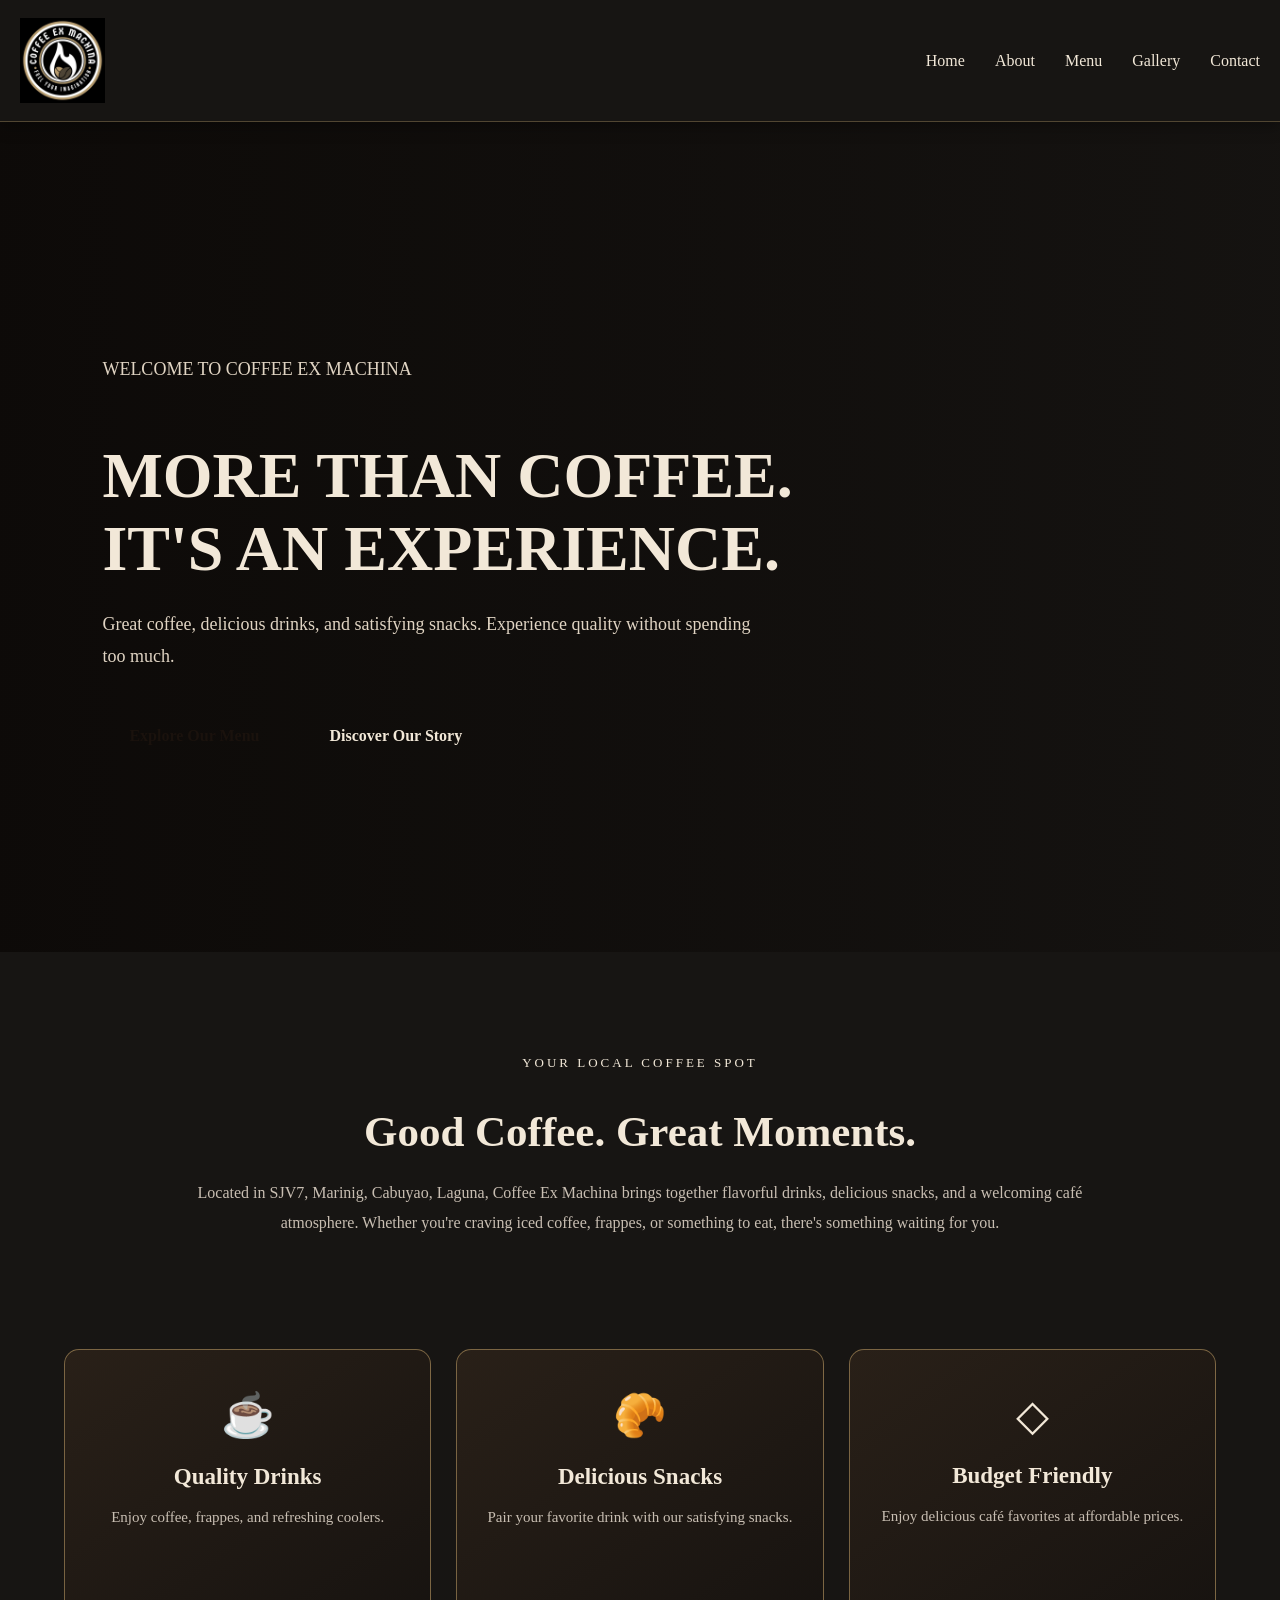
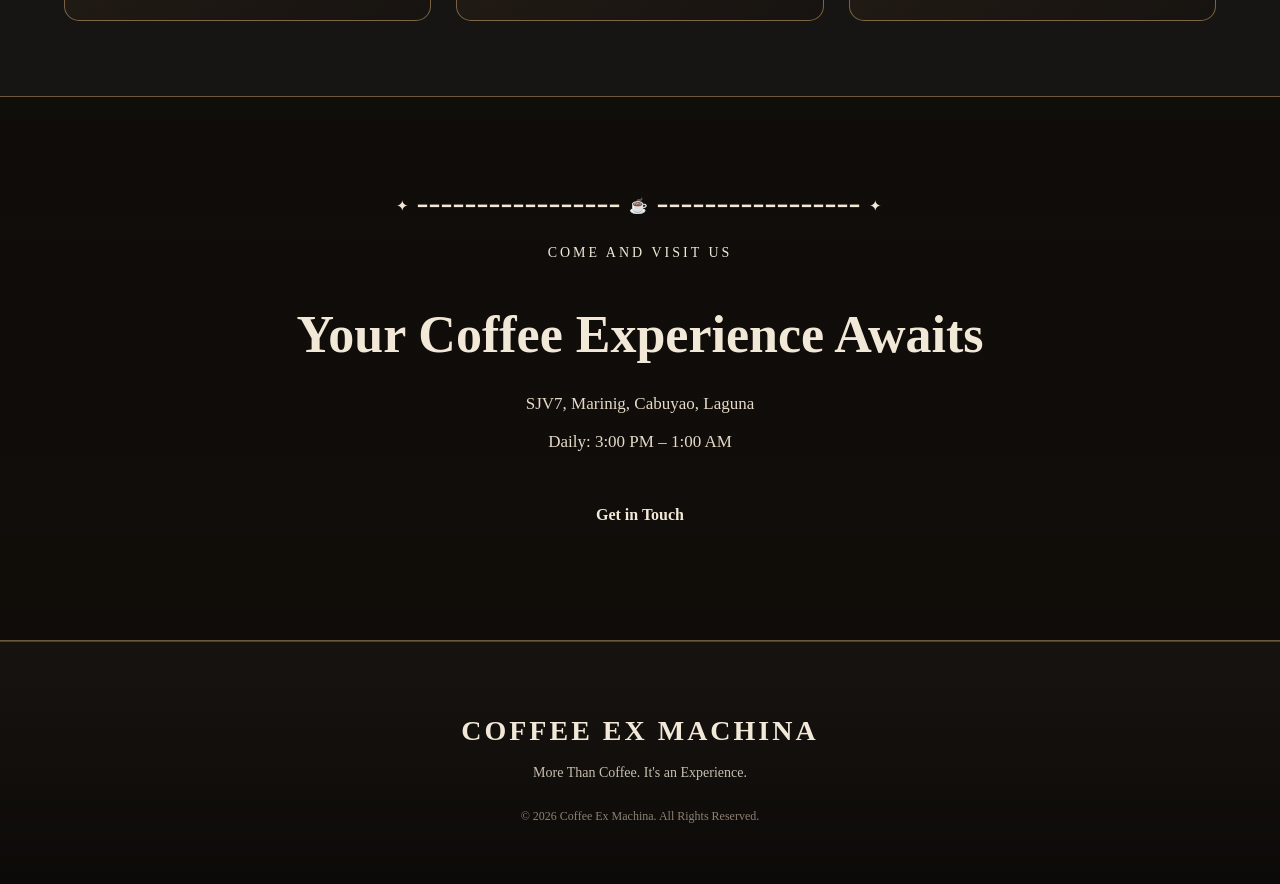
==== commit d1f89a6d: "Update Coffee Ex Machina website pages and logo" ====
--- a/index.html
+++ b/index.html
@@ -11,22 +11,29 @@
 </head>
 <body>
 
-    <!-- HEADER -->
-    <header class="header">
-        <nav class="navbar">
-            <a href="index.html" class="logo">
-                COFFEE <span>EX MACHINA</span>
-            </a>
+    
+<!-- HEADER -->
+<header class="header">
+    <nav class="navbar">
 
-            <ul class="nav-links">
-                <li><a href="index.html" class="active">Home</a></li>
-                <li><a href="about.html">About</a></li>
-                <li><a href="menu.html">Menu</a></li>
-                <li><a href="gallery.html">Gallery</a></li>
-                <li><a href="contact.html">Contact</a></li>
-            </ul>
-        </nav>
-    </header>
+        <!-- COFFEE EX MACHINA LOGO -->
+        <a href="index.html" class="logo">
+            <img src="./images/cem-logo.jpg"
+                 alt="Coffee Ex Machina Logo">
+        </a>
+
+        <!-- NAVIGATION -->
+        <ul class="nav-links">
+            <li><a href="index.html">Home</a></li>
+            <li><a href="about.html">About</a></li>
+            <li><a href="menu.html">Menu</a></li>
+            <li><a href="gallery.html">Gallery</a></li>
+            <li><a href="contact.html">Contact</a></li>
+        </ul>
+
+    </nav>
+</header>
+
 
     <!-- HERO SECTION -->
     <main>
--- a/css/style.css
+++ b/css/style.css
@@ -2496,4 +2496,522 @@
     color: #d6b77a !important;
     transform: none;
     box-shadow: inset 0 0 12px rgba(214, 183, 122, 0.04);
-}+}
+
+
+/* =================================
+   COFFEE EX MACHINA HEADER
+================================= */
+
+body {
+    margin: 0;
+    background-color: #171513;
+    color: #F2E8D8;
+}
+
+/* HEADER CONTAINER */
+.header {
+    width: 100%;
+    margin: 0;
+    padding: 0;
+    box-sizing: border-box;
+}
+
+/* NAVIGATION BAR */
+.header .navbar {
+    width: 100%;
+    max-width: none;
+    margin: 0;
+    padding: 18px 20px;
+
+    display: flex;
+    justify-content: space-between;
+    align-items: center;
+
+    box-sizing: border-box;
+}
+
+/* LOGO */
+.header .navbar .logo {
+    display: flex;
+    align-items: center;
+    justify-content: flex-start;
+
+    margin: 0;
+    padding: 0;
+    flex: 0 0 auto;
+
+    color: var(--gold);
+    text-decoration: none;
+}
+
+.header .navbar .logo img {
+    display: block;
+    width: 85px;
+    height: 85px;
+    object-fit: contain;
+}
+
+/* NAVIGATION LINKS */
+.header .navbar .nav-links {
+    display: flex;
+    align-items: center;
+    justify-content: flex-end;
+    gap: 30px;
+
+    margin: 0 0 0 auto;
+    padding: 0;
+
+    list-style: none;
+}
+
+.header .navbar .nav-links a {
+    color: var(--cream);
+    text-decoration: none;
+    transition: color 0.3s ease;
+}
+
+.header .navbar .nav-links a:hover,
+.header .navbar .nav-links a.active {
+    color: var(--gold);
+}
+
+/* TRACK MY ORDER BUTTON */
+.track-order-btn {
+    display: block;
+    width: 100%;
+    box-sizing: border-box;
+    margin-top: 12px;
+    padding: 14px;
+
+    background: transparent;
+    color: var(--gold);
+
+    border: 1px solid var(--gold);
+    border-radius: 8px;
+
+    text-align: center;
+    text-decoration: none;
+    font-weight: bold;
+
+    transition: 0.3s ease;
+}
+
+.track-order-btn:hover {
+    background: var(--gold);
+    color: #171513;
+}
+/* CUSTOMER ORDER RECEIVED CONFIRMATION */
+
+.receipt-confirmation {
+    margin-top: 25px;
+    text-align: center;
+}
+
+.received-toggle {
+    position: absolute;
+    opacity: 0;
+    width: 1px;
+    height: 1px;
+}
+
+.order-received-btn {
+    display: inline-block;
+    width: 100%;
+    box-sizing: border-box;
+    padding: 15px 20px;
+    background: var(--gold);
+    color: #171513;
+    border-radius: 8px;
+    font-weight: bold;
+    cursor: pointer;
+    transition: 0.3s ease;
+}
+
+.order-received-btn:hover {
+    background: var(--cream);
+}
+
+.received-toggle:focus-visible + .order-received-btn {
+    outline: 3px solid white;
+    outline-offset: 3px;
+}
+
+.received-message {
+    display: none;
+    margin-top: 20px;
+    padding: 25px;
+    background: #241b16;
+    border: 1px solid var(--gold);
+    border-radius: 12px;
+}
+
+.received-icon {
+    width: 55px;
+    height: 55px;
+    margin: 0 auto 15px;
+    display: flex;
+    align-items: center;
+    justify-content: center;
+    border: 2px solid var(--gold);
+    border-radius: 50%;
+    color: var(--gold);
+    font-size: 30px;
+}
+
+.received-message h3 {
+    color: var(--gold);
+    margin-bottom: 12px;
+}
+
+.received-message p {
+    color: var(--cream);
+    line-height: 1.7;
+}
+
+.received-toggle:checked + .order-received-btn {
+    display: none;
+}
+
+.received-toggle:checked ~ .received-message {
+    display: block;
+}
+
+/* =====================================
+   CUSTOMER ORDER RECEIVED BUTTON
+===================================== */
+
+.receipt-confirmation {
+    display: block !important;
+    width: 100%;
+    margin: 30px 0 15px;
+    text-align: center;
+    visibility: visible !important;
+    opacity: 1 !important;
+}
+
+.receipt-confirmation .received-toggle {
+    position: absolute;
+    width: 1px;
+    height: 1px;
+    opacity: 0;
+}
+
+.receipt-confirmation .order-received-btn {
+    display: flex !important;
+    width: 100%;
+    min-height: 55px;
+    box-sizing: border-box;
+
+    align-items: center;
+    justify-content: center;
+
+    padding: 16px 22px;
+
+    background: #D6B77A !important;
+    color: #171513 !important;
+
+    border: 2px solid #F0D49B !important;
+    border-radius: 9px;
+
+    font-size: 16px;
+    font-weight: 800;
+    text-align: center;
+    text-decoration: none;
+
+    cursor: pointer;
+    visibility: visible !important;
+    opacity: 1 !important;
+
+    box-shadow: 0 5px 18px rgba(214, 183, 122, 0.25);
+    transition: all 0.3s ease;
+}
+
+.receipt-confirmation .order-received-btn:hover {
+    background: #F0D49B !important;
+    color: #171513 !important;
+    transform: translateY(-3px);
+    box-shadow: 0 8px 22px rgba(214, 183, 122, 0.4);
+}
+
+.receipt-confirmation .received-toggle:focus-visible
++ .order-received-btn {
+    outline: 3px solid white;
+    outline-offset: 4px;
+}
+
+.receipt-confirmation .received-toggle:checked
++ .order-received-btn {
+    display: none !important;
+}
+
+/* THANK YOU MESSAGE */
+.receipt-confirmation .received-message {
+    display: none;
+    margin-top: 20px;
+    padding: 25px;
+    background: #241B16;
+    border: 1px solid #D6B77A;
+    border-radius: 12px;
+}
+
+.receipt-confirmation .received-toggle:checked
+~ .received-message {
+    display: block;
+}
+
+
+/* =====================================
+   ORDER COMPLETED PAGE
+===================================== */
+
+.order-completed-page {
+    min-height: 75vh;
+    display: flex;
+    align-items: center;
+    justify-content: center;
+    padding: 70px 20px;
+    box-sizing: border-box;
+}
+
+.order-completed-card {
+    width: 100%;
+    max-width: 650px;
+    box-sizing: border-box;
+    padding: 50px 35px;
+    text-align: center;
+
+    background: #241b16;
+    border: 1px solid var(--gold);
+    border-radius: 14px;
+
+    box-shadow: 0 15px 45px rgba(0, 0, 0, 0.4);
+}
+
+.completed-icon {
+    width: 85px;
+    height: 85px;
+    margin: 0 auto 25px;
+
+    display: flex;
+    align-items: center;
+    justify-content: center;
+
+    background: var(--gold);
+    color: #171513;
+    border-radius: 50%;
+
+    font-size: 48px;
+    font-weight: bold;
+}
+
+.order-completed-card .subtitle {
+    color: var(--gold);
+    letter-spacing: 3px;
+    font-size: 12px;
+    margin-bottom: 18px;
+}
+
+.order-completed-card h1 {
+    color: var(--cream);
+    font-size: clamp(28px, 5vw, 40px);
+    margin-bottom: 18px;
+}
+
+.completed-message {
+    color: #c5b8a5;
+    line-height: 1.8;
+    margin-bottom: 30px;
+}
+
+.completed-details {
+    padding: 25px;
+    margin-bottom: 30px;
+
+    background: #171310;
+    border: 1px solid rgba(214, 183, 122, 0.35);
+    border-radius: 9px;
+}
+
+.completed-details h2 {
+    color: var(--gold);
+    margin-bottom: 12px;
+}
+
+.completed-details p {
+    color: var(--cream);
+    line-height: 1.7;
+}
+
+.order-completed-card h3 {
+    color: var(--gold);
+    margin-bottom: 10px;
+}
+
+.completed-note {
+    color: #c5b8a5;
+    font-style: italic;
+}
+
+.completion-actions {
+    display: flex;
+    justify-content: center;
+    flex-wrap: wrap;
+    gap: 15px;
+    margin-top: 30px;
+}
+
+.completion-btn,
+.completion-secondary-btn {
+    display: inline-block;
+    padding: 14px 25px;
+    border-radius: 7px;
+    text-decoration: none;
+    font-weight: bold;
+    transition: 0.3s ease;
+}
+
+.completion-btn {
+    background: var(--gold);
+    color: #171513;
+    border: 1px solid var(--gold);
+}
+
+.completion-btn:hover {
+    background: var(--cream);
+    border-color: var(--cream);
+}
+
+.completion-secondary-btn {
+    background: transparent;
+    color: var(--gold);
+    border: 1px solid var(--gold);
+}
+
+.completion-secondary-btn:hover {
+    background: var(--gold);
+    color: #171513;
+}
+
+@media (max-width: 480px) {
+    .order-completed-card {
+        padding: 35px 20px;
+    }
+
+    .completion-actions {
+        flex-direction: column;
+    }
+
+    .completion-actions a {
+        text-align: center;
+    }
+}
+
+/* =====================================
+   ORDER COMPLETED - VISIBLE BUTTONS
+===================================== */
+
+.order-completed-card .completion-actions {
+    display: flex;
+    justify-content: center;
+    align-items: center;
+    flex-wrap: wrap;
+    gap: 15px;
+    margin-top: 35px;
+}
+
+/* BACK TO HOME BUTTON */
+.order-completed-card .completion-actions a.completion-btn {
+    display: inline-flex !important;
+    align-items: center;
+    justify-content: center;
+
+    min-width: 160px;
+    padding: 16px 28px;
+
+    background-color: #D6B77A !important;
+    color: #171513 !important;
+
+    border: 2px solid #F0D49B !important;
+    border-radius: 8px;
+
+    font-size: 16px;
+    font-weight: 800;
+    text-decoration: none !important;
+    text-align: center;
+
+    visibility: visible !important;
+    opacity: 1 !important;
+
+    box-shadow: 0 5px 18px rgba(214, 183, 122, 0.25);
+    transition: all 0.3s ease;
+}
+
+.order-completed-card .completion-actions a.completion-btn:hover {
+    background-color: #FFF0D2 !important;
+    color: #171513 !important;
+    transform: translateY(-3px);
+}
+
+/* ORDER AGAIN BUTTON */
+.order-completed-card .completion-actions a.completion-secondary-btn {
+    display: inline-flex !important;
+    align-items: center;
+    justify-content: center;
+
+    min-width: 160px;
+    padding: 16px 28px;
+
+    background-color: transparent !important;
+    color: #E5C68E !important;
+
+    border: 2px solid #D6B77A !important;
+    border-radius: 8px;
+
+    font-size: 16px;
+    font-weight: bold;
+    text-decoration: none !important;
+    text-align: center;
+
+    visibility: visible !important;
+    opacity: 1 !important;
+}
+
+.order-completed-card .completion-actions a.completion-secondary-btn:hover {
+    background-color: #D6B77A !important;
+    color: #171513 !important;
+}
+
+/* MOBILE */
+@media (max-width: 480px) {
+    .order-completed-card .completion-actions {
+        flex-direction: column;
+    }
+
+    .order-completed-card .completion-actions a {
+        width: 100%;
+        box-sizing: border-box;
+    }
+}
+/* =====================================
+   STICKY NAVIGATION BAR
+===================================== */
+
+.header {
+    position: sticky;
+    top: 0;
+    left: 0;
+    width: 100%;
+    z-index: 9999;
+
+    background-color: #171513;
+    border-bottom: 1px solid rgba(214, 183, 122, 0.3);
+
+    box-shadow: 0 4px 15px rgba(0, 0, 0, 0.35);
+}
+
+/* KEEP NAVBAR CONTENT ALIGNED */
+.header .navbar {
+    width: 100%;
+    box-sizing: border-box;
+}
